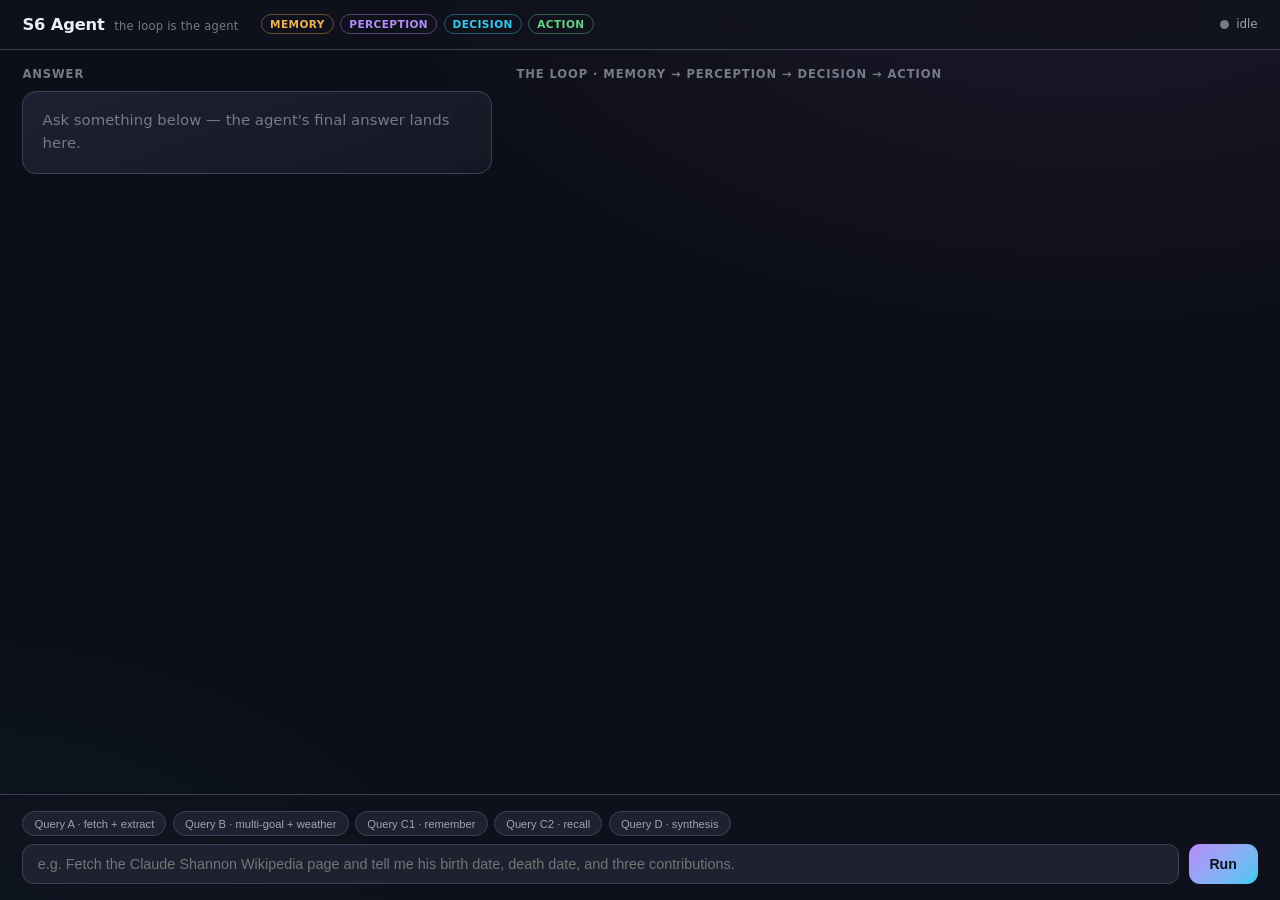
==== agentic/webapp/static/index.html @ b7bffe01 "feat(agentic): web UI for the four-role loop (SSE over agent6.run) agent6.run gains an optional on_e" ====
<!doctype html>
<html lang="en">
<head>
<meta charset="utf-8" />
<meta name="viewport" content="width=device-width,initial-scale=1" />
<title>S6 Agent · Memory · Perception · Decision · Action</title>
<style>
  :root {
    --bg: oklch(17% 0.02 275);
    --bg-2: oklch(21% 0.025 275);
    --surface: oklch(25% 0.03 275);
    --surface-2: oklch(29% 0.035 275);
    --line: oklch(38% 0.03 275);
    --text: oklch(95% 0.01 275);
    --muted: oklch(72% 0.02 275);
    --faint: oklch(58% 0.02 275);

    --memory: oklch(80% 0.13 75);     /* amber  */
    --perception: oklch(72% 0.16 300);/* violet */
    --decision: oklch(78% 0.13 220);  /* cyan   */
    --action: oklch(78% 0.15 150);    /* green  */
    --danger: oklch(70% 0.2 25);

    --r: 14px;
    --ease: cubic-bezier(0.16, 1, 0.3, 1);
    font-synthesis: none;
  }
  * { box-sizing: border-box; }
  html, body { height: 100%; }
  body {
    margin: 0;
    background:
      radial-gradient(1200px 700px at 85% -10%, oklch(28% 0.05 300 / 0.5), transparent 60%),
      radial-gradient(900px 600px at -5% 110%, oklch(28% 0.05 220 / 0.45), transparent 60%),
      var(--bg);
    color: var(--text);
    font-family: ui-sans-serif, system-ui, -apple-system, "Segoe UI", Roboto, sans-serif;
    display: flex; flex-direction: column;
    -webkit-font-smoothing: antialiased;
  }
  code, .mono { font-family: ui-monospace, "SF Mono", "JetBrains Mono", Menlo, monospace; }

  header.topbar {
    display: flex; align-items: center; gap: 1rem;
    padding: 0.9rem 1.4rem;
    border-bottom: 1px solid var(--line);
    background: oklch(19% 0.02 275 / 0.7);
    backdrop-filter: blur(10px);
    position: sticky; top: 0; z-index: 5;
  }
  .brand { display: flex; align-items: baseline; gap: 0.6rem; }
  .brand h1 { font-size: 1.02rem; margin: 0; letter-spacing: -0.01em; font-weight: 650; }
  .brand .sub { font-size: 0.72rem; color: var(--faint); letter-spacing: 0.02em; }
  .roles { display: flex; gap: 0.4rem; margin-left: 0.4rem; }
  .role-pill {
    font-size: 0.66rem; font-weight: 600; letter-spacing: 0.04em;
    padding: 0.18rem 0.5rem; border-radius: 999px;
    border: 1px solid var(--line); color: var(--muted);
    text-transform: uppercase;
  }
  .role-pill[data-r=M] { color: var(--memory); border-color: oklch(80% 0.13 75 / 0.4); }
  .role-pill[data-r=P] { color: var(--perception); border-color: oklch(72% 0.16 300 / 0.4); }
  .role-pill[data-r=D] { color: var(--decision); border-color: oklch(78% 0.13 220 / 0.4); }
  .role-pill[data-r=A] { color: var(--action); border-color: oklch(78% 0.15 150 / 0.4); }
  .spacer { flex: 1; }
  .status {
    font-size: 0.74rem; color: var(--muted);
    display: flex; align-items: center; gap: 0.45rem;
  }
  .dot {
    width: 9px; height: 9px; border-radius: 50%;
    background: var(--faint); box-shadow: 0 0 0 0 transparent;
  }
  .dot.run { background: var(--decision); animation: pulse 1.3s var(--ease) infinite; }
  .dot.done { background: var(--action); }
  .dot.err { background: var(--danger); }
  @keyframes pulse {
    0% { box-shadow: 0 0 0 0 oklch(78% 0.13 220 / 0.6); }
    100% { box-shadow: 0 0 0 9px transparent; }
  }

  main {
    flex: 1; min-height: 0;
    display: grid; grid-template-columns: minmax(320px, 0.9fr) 1.4fr;
    gap: 1.1rem; padding: 1.1rem 1.4rem 0;
  }
  @media (max-width: 880px) { main { grid-template-columns: 1fr; } }

  .pane { display: flex; flex-direction: column; min-height: 0; }
  .pane > h2 {
    font-size: 0.72rem; text-transform: uppercase; letter-spacing: 0.08em;
    color: var(--faint); margin: 0 0 0.6rem; font-weight: 650;
  }
  .scroll { overflow-y: auto; padding-right: 0.4rem; min-height: 0; flex: 1; }
  .scroll::-webkit-scrollbar { width: 9px; }
  .scroll::-webkit-scrollbar-thumb { background: var(--line); border-radius: 99px; }

  /* answer pane */
  .answer-card {
    background: linear-gradient(160deg, var(--surface), var(--bg-2));
    border: 1px solid var(--line); border-radius: var(--r);
    padding: 1.1rem 1.2rem; white-space: pre-wrap; line-height: 1.55;
    font-size: 0.93rem; color: var(--text);
  }
  .answer-card.empty { color: var(--faint); font-style: italic; }
  .qline {
    background: var(--surface-2); border: 1px solid var(--line);
    border-left: 3px solid var(--perception);
    border-radius: 10px; padding: 0.7rem 0.9rem; margin-bottom: 0.9rem;
    font-size: 0.9rem; color: var(--text);
  }
  .qline .lbl { font-size: 0.66rem; color: var(--faint); text-transform: uppercase; letter-spacing: 0.06em; display:block; margin-bottom: 0.2rem; }

  /* iteration timeline */
  .iter {
    border: 1px solid var(--line); border-radius: var(--r);
    background: oklch(22% 0.022 275 / 0.6);
    margin-bottom: 0.85rem; overflow: hidden;
    animation: rise 0.4s var(--ease) both;
  }
  @keyframes rise { from { opacity: 0; transform: translateY(8px); } to { opacity: 1; transform: none; } }
  .iter-head {
    display: flex; align-items: center; gap: 0.6rem;
    padding: 0.55rem 0.85rem; background: var(--surface);
    border-bottom: 1px solid var(--line); font-size: 0.78rem;
  }
  .iter-head .n { font-weight: 700; color: var(--muted); }
  .iter-body { padding: 0.7rem 0.85rem; display: flex; flex-direction: column; gap: 0.6rem; }

  .row { display: flex; gap: 0.6rem; }
  .role-tag {
    flex: none; width: 1.55rem; height: 1.55rem; border-radius: 8px;
    display: grid; place-items: center; font-size: 0.72rem; font-weight: 800;
    border: 1px solid var(--line);
  }
  .role-tag.M { color: var(--memory); background: oklch(80% 0.13 75 / 0.12); }
  .role-tag.P { color: var(--perception); background: oklch(72% 0.16 300 / 0.12); }
  .role-tag.D { color: var(--decision); background: oklch(78% 0.13 220 / 0.12); }
  .role-tag.A { color: var(--action); background: oklch(78% 0.15 150 / 0.12); }
  .card-content { flex: 1; min-width: 0; }
  .card-content .role-name { font-size: 0.64rem; text-transform: uppercase; letter-spacing: 0.06em; color: var(--faint); margin-bottom: 0.25rem; }

  ul.goals { list-style: none; margin: 0; padding: 0; display: flex; flex-direction: column; gap: 0.3rem; }
  ul.goals li { display: flex; gap: 0.5rem; align-items: flex-start; font-size: 0.85rem; }
  .check {
    flex: none; width: 1.05rem; height: 1.05rem; border-radius: 5px; margin-top: 0.12rem;
    border: 1.5px solid var(--faint); display: grid; place-items: center; font-size: 0.7rem;
    transition: all 0.25s var(--ease);
  }
  .check.done { background: var(--action); border-color: var(--action); color: oklch(20% 0.03 150); }
  li.done .gtext { color: var(--faint); text-decoration: line-through; text-decoration-color: oklch(60% 0.02 275 / 0.6); }
  .attach { font-size: 0.66rem; color: var(--memory); border: 1px solid oklch(80% 0.13 75 / 0.35); border-radius: 6px; padding: 0 0.32rem; margin-left: 0.3rem; }

  .toolcall, .toolresult, .answer-inline, .errbox {
    font-size: 0.83rem; line-height: 1.5; border-radius: 9px; padding: 0.55rem 0.7rem;
  }
  .toolcall { background: oklch(78% 0.13 220 / 0.08); border: 1px solid oklch(78% 0.13 220 / 0.25); }
  .toolcall .tname { color: var(--decision); font-weight: 700; }
  .toolresult { background: oklch(78% 0.15 150 / 0.07); border: 1px solid oklch(78% 0.15 150 / 0.22); color: var(--muted); white-space: pre-wrap; max-height: 8.5rem; overflow: auto; }
  .answer-inline { background: oklch(78% 0.13 220 / 0.06); border: 1px solid var(--line); white-space: pre-wrap; }
  .errbox { background: oklch(70% 0.2 25 / 0.1); border: 1px solid oklch(70% 0.2 25 / 0.4); color: var(--danger); }
  .argline { color: var(--faint); }
  .pill-tiny { font-size: 0.62rem; color: var(--memory); }

  .memchip {
    display: inline-flex; align-items: center; gap: 0.4rem; font-size: 0.76rem;
    background: oklch(80% 0.13 75 / 0.1); border: 1px solid oklch(80% 0.13 75 / 0.3);
    color: var(--memory); border-radius: 999px; padding: 0.3rem 0.7rem; margin-bottom: 0.7rem;
  }

  footer.composer {
    display: flex; gap: 0.7rem; padding: 1rem 1.4rem; align-items: center;
    border-top: 1px solid var(--line); background: oklch(19% 0.02 275 / 0.7);
    backdrop-filter: blur(10px); margin-top: 0.9rem;
  }
  .examples { display: flex; gap: 0.4rem; flex-wrap: wrap; }
  .ex {
    font-size: 0.7rem; color: var(--muted); background: var(--surface);
    border: 1px solid var(--line); border-radius: 999px; padding: 0.32rem 0.7rem;
    cursor: pointer; transition: border-color 0.2s var(--ease), color 0.2s var(--ease);
  }
  .ex:hover { color: var(--text); border-color: var(--perception); }
  form#composer { display: flex; gap: 0.6rem; flex: 1; }
  input#q {
    flex: 1; background: var(--surface); border: 1px solid var(--line);
    border-radius: 11px; padding: 0.7rem 0.9rem; color: var(--text); font-size: 0.9rem;
    transition: border-color 0.2s var(--ease);
  }
  input#q:focus { outline: none; border-color: var(--perception); }
  button#send {
    background: linear-gradient(135deg, var(--perception), var(--decision));
    color: oklch(18% 0.02 275); font-weight: 700; border: none; border-radius: 11px;
    padding: 0.7rem 1.3rem; cursor: pointer; font-size: 0.88rem;
    transition: transform 0.15s var(--ease), opacity 0.2s var(--ease);
  }
  button#send:hover:not(:disabled) { transform: translateY(-1px); }
  button#send:disabled { opacity: 0.5; cursor: default; }
  .controls { display: flex; flex-direction: column; gap: 0.5rem; align-items: stretch; flex: 1; }
</style>
</head>
<body>
  <header class="topbar">
    <div class="brand">
      <h1>S6 Agent</h1>
      <span class="sub">the loop is the agent</span>
    </div>
    <div class="roles">
      <span class="role-pill" data-r="M">Memory</span>
      <span class="role-pill" data-r="P">Perception</span>
      <span class="role-pill" data-r="D">Decision</span>
      <span class="role-pill" data-r="A">Action</span>
    </div>
    <span class="spacer"></span>
    <div class="status"><span class="dot" id="dot"></span><span id="status">idle</span></div>
  </header>

  <main>
    <section class="pane">
      <h2>Answer</h2>
      <div class="scroll">
        <div id="qline" class="qline" hidden><span class="lbl">Query</span><span id="qtext"></span></div>
        <div id="answer" class="answer-card empty">Ask something below — the agent's final answer lands here.</div>
      </div>
    </section>

    <section class="pane">
      <h2>The loop · Memory → Perception → Decision → Action</h2>
      <div class="scroll" id="trace"></div>
    </section>
  </main>

  <footer class="composer">
    <div class="controls">
      <div class="examples" id="examples"></div>
      <form id="composer">
        <input id="q" type="text" placeholder="e.g. Fetch the Claude Shannon Wikipedia page and tell me his birth date, death date, and three contributions." required />
        <button id="send" type="submit">Run</button>
      </form>
    </div>
  </footer>

<script>
const EXAMPLES = [
  "Fetch https://en.wikipedia.org/wiki/Claude_Shannon and tell me his birth date, death date, and three key contributions to information theory.",
  "Suggest three family-friendly things to do in Tokyo this weekend, check Saturday's weather via wttr.in, and recommend one based on the forecast.",
  "My mom's birthday is 15 May 2026. Remind me two weeks before and on the day.",
  "When is my mom's birthday?",
  "Search for 'Python asyncio best practices', read the top three results, and list the advice they agree on.",
];
const LABELS = ["Query A · fetch + extract", "Query B · multi-goal + weather", "Query C1 · remember", "Query C2 · recall", "Query D · synthesis"];

const $ = (id) => document.getElementById(id);
const trace = $("trace"), answerEl = $("answer"), dot = $("dot"), statusEl = $("status");
const ROLE_NAME = { M: "Memory", P: "Perception", D: "Decision", A: "Action" };

// build example chips
const exWrap = $("examples");
EXAMPLES.forEach((q, i) => {
  const b = document.createElement("button");
  b.type = "button"; b.className = "ex"; b.textContent = LABELS[i];
  b.onclick = () => { $("q").value = q; };
  exWrap.appendChild(b);
});

let iterBlocks = {}; // iter number -> body element

function setStatus(text, cls) { statusEl.textContent = text; dot.className = "dot" + (cls ? " " + cls : ""); }

function iterBody(n) {
  if (iterBlocks[n]) return iterBlocks[n];
  const block = document.createElement("div"); block.className = "iter";
  const head = document.createElement("div"); head.className = "iter-head";
  head.innerHTML = `<span class="n">iteration ${n}</span>`;
  const body = document.createElement("div"); body.className = "iter-body";
  block.appendChild(head); block.appendChild(body); trace.appendChild(block);
  iterBlocks[n] = body;
  trace.scrollTop = trace.scrollHeight;
  return body;
}

function roleRow(role, innerHTML) {
  const row = document.createElement("div"); row.className = "row";
  row.innerHTML = `<div class="role-tag ${role}">${role}</div>`
    + `<div class="card-content"><div class="role-name">${ROLE_NAME[role]}</div>${innerHTML}</div>`;
  return row;
}

function esc(s) { return (s ?? "").replace(/[&<>]/g, c => ({ "&": "&amp;", "<": "&lt;", ">": "&gt;" }[c])); }

function handle(ev) {
  if (ev.kind === "user") {
    $("qline").hidden = false; $("qtext").textContent = ev.text;
    answerEl.className = "answer-card empty"; answerEl.textContent = "Running the loop…";
    return;
  }
  if (ev.kind === "memory") {
    const chip = document.createElement("div"); chip.className = "memchip";
    chip.innerHTML = `<span>🧠</span><span>${esc(ev.text)}</span>`;
    trace.appendChild(chip); trace.scrollTop = trace.scrollHeight; return;
  }
  if (ev.kind === "perception") {
    const body = iterBody(ev.iter);
    let prev = body.querySelector(".row-perception"); if (prev) prev.remove();
    const items = ev.goals.map(g =>
      `<li class="${g.done ? "done" : ""}"><span class="check ${g.done ? "done" : ""}">${g.done ? "✓" : ""}</span>`
      + `<span class="gtext">${esc(g.text)}${g.attach ? `<span class="attach">${esc(g.attach)}</span>` : ""}</span></li>`).join("");
    const row = roleRow("P", `<ul class="goals">${items}</ul>`);
    row.classList.add("row-perception");
    body.prepend(row);
    trace.scrollTop = trace.scrollHeight; return;
  }
  if (ev.kind === "tool_call") {
    const body = iterBody(ev.iter);
    const args = esc(JSON.stringify(ev.arguments));
    body.appendChild(roleRow("D",
      `<div class="toolcall mono"><span class="tname">${esc(ev.tool)}</span>(<span class="argline">${args}</span>)</div>`));
    trace.scrollTop = trace.scrollHeight; return;
  }
  if (ev.kind === "tool_result") {
    const body = iterBody(ev.iter);
    const art = ev.artifact_id ? `<span class="pill-tiny">→ ${esc(ev.artifact_id)}</span> ` : "";
    body.appendChild(roleRow("A", `${art}<div class="toolresult mono">${esc(ev.result)}</div>`));
    trace.scrollTop = trace.scrollHeight; return;
  }
  if (ev.kind === "answer") {
    const body = iterBody(ev.iter);
    body.appendChild(roleRow("D", `<div class="answer-inline">${esc(ev.text)}</div>`));
    trace.scrollTop = trace.scrollHeight; return;
  }
  if (ev.kind === "error") {
    const body = iterBody(ev.iter || 1);
    body.appendChild(roleRow("A", `<div class="errbox mono">${esc(ev.text)}</div>`));
    setStatus("error", "err"); return;
  }
  if (ev.kind === "final") {
    answerEl.className = "answer-card";
    answerEl.textContent = ev.text || "(no answer produced)";
    setStatus("done", "done"); return;
  }
}

async function runQuery(query) {
  // reset
  trace.innerHTML = ""; iterBlocks = {};
  $("send").disabled = true; setStatus("running", "run");
  try {
    const resp = await fetch("/api/run", {
      method: "POST", headers: { "Content-Type": "application/json" },
      body: JSON.stringify({ query }),
    });
    const reader = resp.body.getReader();
    const dec = new TextDecoder(); let buf = "";
    while (true) {
      const { value, done } = await reader.read();
      if (done) break;
      buf += dec.decode(value, { stream: true });
      const chunks = buf.split("\n\n"); buf = chunks.pop();
      for (const c of chunks) {
        const line = c.split("\n").find(l => l.startsWith("data: "));
        if (line) handle(JSON.parse(line.slice(6)));
      }
    }
    if (dot.className.indexOf("done") === -1 && dot.className.indexOf("err") === -1) setStatus("done", "done");
  } catch (e) {
    setStatus("connection error", "err");
    answerEl.className = "answer-card"; answerEl.textContent = "Stream failed: " + e.message
      + "\n\nIs the gateway up on :8101 and the server launched from agentic/?";
  } finally {
    $("send").disabled = false;
  }
}

$("composer").addEventListener("submit", (e) => {
  e.preventDefault();
  const q = $("q").value.trim();
  if (q) runQuery(q);
});
</script>
</body>
</html>
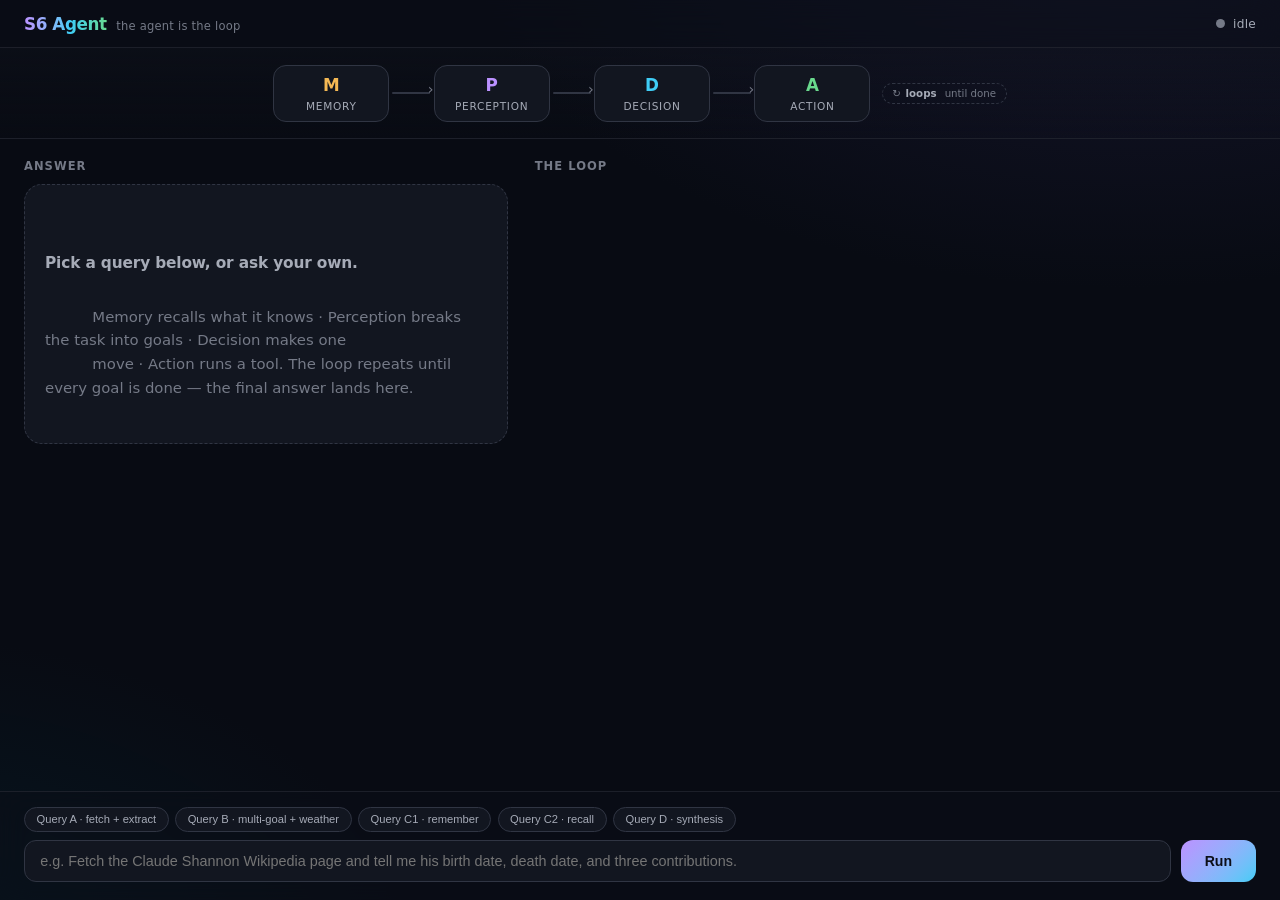
==== commit da63f3ed: "polish(agentic): elevate the four-role web UI (live loop diagram) Keep the dark "agent console" dire" ====
--- a/agentic/webapp/static/index.html
+++ b/agentic/webapp/static/index.html
@@ -6,375 +6,347 @@
 <title>S6 Agent · Memory · Perception · Decision · Action</title>
 <style>
   :root {
-    --bg: oklch(17% 0.02 275);
-    --bg-2: oklch(21% 0.025 275);
-    --surface: oklch(25% 0.03 275);
-    --surface-2: oklch(29% 0.035 275);
-    --line: oklch(38% 0.03 275);
-    --text: oklch(95% 0.01 275);
-    --muted: oklch(72% 0.02 275);
-    --faint: oklch(58% 0.02 275);
-
-    --memory: oklch(80% 0.13 75);     /* amber  */
-    --perception: oklch(72% 0.16 300);/* violet */
-    --decision: oklch(78% 0.13 220);  /* cyan   */
-    --action: oklch(78% 0.15 150);    /* green  */
-    --danger: oklch(70% 0.2 25);
-
-    --r: 14px;
+    /* surfaces — near-black with a cool cast, layered */
+    --bg:       oklch(15% 0.018 270);
+    --bg-glow1: oklch(30% 0.08 285 / 0.40);
+    --bg-glow2: oklch(30% 0.07 220 / 0.34);
+    --surface:  oklch(20% 0.022 270);
+    --surface-2:oklch(24% 0.026 270);
+    --raised:   oklch(27% 0.03 270);
+    --line:     oklch(33% 0.025 270);
+    --line-soft:oklch(28% 0.02 270 / 0.7);
+
+    --text:  oklch(97% 0.008 270);
+    --muted: oklch(74% 0.018 270);
+    --faint: oklch(58% 0.02 270);
+
+    /* one accent per cognitive role */
+    --memory:     oklch(82% 0.135 78);   /* amber  */
+    --perception: oklch(74% 0.16 300);   /* violet */
+    --decision:   oklch(79% 0.13 222);   /* cyan   */
+    --action:     oklch(80% 0.15 152);   /* green  */
+    --danger:     oklch(70% 0.2 25);
+
+    --r-lg: 18px; --r: 13px; --r-sm: 9px;
     --ease: cubic-bezier(0.16, 1, 0.3, 1);
+    --mono: ui-monospace, "SF Mono", "JetBrains Mono", Menlo, monospace;
+    --sans: ui-sans-serif, system-ui, -apple-system, "Segoe UI", Inter, sans-serif;
     font-synthesis: none;
   }
   * { box-sizing: border-box; }
-  html, body { height: 100%; }
+  html, body { height: 100%; margin: 0; }
   body {
-    margin: 0;
+    font-family: var(--sans); color: var(--text);
     background:
-      radial-gradient(1200px 700px at 85% -10%, oklch(28% 0.05 300 / 0.5), transparent 60%),
-      radial-gradient(900px 600px at -5% 110%, oklch(28% 0.05 220 / 0.45), transparent 60%),
+      radial-gradient(1100px 640px at 88% -12%, var(--bg-glow1), transparent 62%),
+      radial-gradient(900px 620px at -8% 112%, var(--bg-glow2), transparent 60%),
       var(--bg);
-    color: var(--text);
-    font-family: ui-sans-serif, system-ui, -apple-system, "Segoe UI", Roboto, sans-serif;
-    display: flex; flex-direction: column;
+    display: flex; flex-direction: column; height: 100vh; overflow: hidden;
     -webkit-font-smoothing: antialiased;
   }
-  code, .mono { font-family: ui-monospace, "SF Mono", "JetBrains Mono", Menlo, monospace; }
-
-  header.topbar {
-    display: flex; align-items: center; gap: 1rem;
-    padding: 0.9rem 1.4rem;
-    border-bottom: 1px solid var(--line);
-    background: oklch(19% 0.02 275 / 0.7);
-    backdrop-filter: blur(10px);
-    position: sticky; top: 0; z-index: 5;
+  .mono { font-family: var(--mono); }
+
+  /* ── top bar ─────────────────────────────────────────────── */
+  header.bar {
+    display: flex; align-items: center; gap: 0.9rem;
+    padding: 0.85rem 1.5rem; border-bottom: 1px solid var(--line-soft);
+    background: oklch(17% 0.02 270 / 0.55); backdrop-filter: blur(14px);
+    z-index: 5;
   }
   .brand { display: flex; align-items: baseline; gap: 0.6rem; }
-  .brand h1 { font-size: 1.02rem; margin: 0; letter-spacing: -0.01em; font-weight: 650; }
+  .brand .logo {
+    font-weight: 760; font-size: 1.05rem; letter-spacing: -0.025em;
+    background: linear-gradient(92deg, var(--perception), var(--decision) 55%, var(--action));
+    -webkit-background-clip: text; background-clip: text; color: transparent;
+  }
   .brand .sub { font-size: 0.72rem; color: var(--faint); letter-spacing: 0.02em; }
-  .roles { display: flex; gap: 0.4rem; margin-left: 0.4rem; }
-  .role-pill {
-    font-size: 0.66rem; font-weight: 600; letter-spacing: 0.04em;
-    padding: 0.18rem 0.5rem; border-radius: 999px;
-    border: 1px solid var(--line); color: var(--muted);
-    text-transform: uppercase;
-  }
-  .role-pill[data-r=M] { color: var(--memory); border-color: oklch(80% 0.13 75 / 0.4); }
-  .role-pill[data-r=P] { color: var(--perception); border-color: oklch(72% 0.16 300 / 0.4); }
-  .role-pill[data-r=D] { color: var(--decision); border-color: oklch(78% 0.13 220 / 0.4); }
-  .role-pill[data-r=A] { color: var(--action); border-color: oklch(78% 0.15 150 / 0.4); }
   .spacer { flex: 1; }
-  .status {
-    font-size: 0.74rem; color: var(--muted);
-    display: flex; align-items: center; gap: 0.45rem;
-  }
-  .dot {
-    width: 9px; height: 9px; border-radius: 50%;
-    background: var(--faint); box-shadow: 0 0 0 0 transparent;
-  }
-  .dot.run { background: var(--decision); animation: pulse 1.3s var(--ease) infinite; }
+  .status { display: flex; align-items: center; gap: 0.5rem; font-size: 0.76rem; color: var(--muted); }
+  .status .label { font-variant-numeric: tabular-nums; letter-spacing: 0.02em; }
+  .dot { width: 9px; height: 9px; border-radius: 50%; background: var(--faint); transition: background 0.3s var(--ease); }
+  .dot.run  { background: var(--decision); animation: pulse 1.25s var(--ease) infinite; }
   .dot.done { background: var(--action); }
-  .dot.err { background: var(--danger); }
-  @keyframes pulse {
-    0% { box-shadow: 0 0 0 0 oklch(78% 0.13 220 / 0.6); }
-    100% { box-shadow: 0 0 0 9px transparent; }
-  }
-
-  main {
-    flex: 1; min-height: 0;
-    display: grid; grid-template-columns: minmax(320px, 0.9fr) 1.4fr;
-    gap: 1.1rem; padding: 1.1rem 1.4rem 0;
-  }
-  @media (max-width: 880px) { main { grid-template-columns: 1fr; } }
-
+  .dot.err  { background: var(--danger); }
+  @keyframes pulse { 0%{box-shadow:0 0 0 0 oklch(79% 0.13 222 / .55);} 100%{box-shadow:0 0 0 10px transparent;} }
+
+  /* ── loop diagram band ───────────────────────────────────── */
+  .loopband {
+    display: flex; align-items: center; justify-content: center; gap: 0.2rem;
+    padding: 1.05rem 1.5rem; border-bottom: 1px solid var(--line-soft);
+    background: linear-gradient(180deg, oklch(18% 0.02 270 / 0.5), transparent);
+  }
+  .node {
+    --c: var(--faint);
+    position: relative; display: flex; flex-direction: column; align-items: center;
+    gap: 0.32rem; padding: 0.55rem 1.15rem; border-radius: var(--r);
+    border: 1px solid var(--line); background: var(--surface);
+    min-width: 116px; transition: all 0.35s var(--ease);
+  }
+  .node .glyph { font-size: 1.05rem; font-weight: 800; color: var(--c); transition: color 0.35s var(--ease); }
+  .node .name { font-size: 0.66rem; text-transform: uppercase; letter-spacing: 0.07em; color: var(--muted); }
+  .node.active {
+    border-color: color-mix(in oklch, var(--c) 60%, transparent);
+    background: color-mix(in oklch, var(--c) 14%, var(--surface));
+    box-shadow: 0 0 0 1px color-mix(in oklch, var(--c) 45%, transparent),
+                0 8px 30px color-mix(in oklch, var(--c) 22%, transparent);
+    transform: translateY(-2px);
+  }
+  .node.active .name { color: var(--text); }
+  .node.M{--c:var(--memory);} .node.P{--c:var(--perception);}
+  .node.D{--c:var(--decision);} .node.A{--c:var(--action);}
+  .conn { width: 38px; height: 2px; position: relative; background: var(--line); border-radius: 2px; flex: none; }
+  .conn::after { content:"›"; position:absolute; right:-3px; top:-11px; color: var(--faint); font-size: 0.9rem; }
+  .conn.lit { background: linear-gradient(90deg, var(--perception), var(--decision)); }
+  .loopback {
+    margin-left: 0.5rem; font-size: 0.64rem; color: var(--faint);
+    border: 1px dashed var(--line); border-radius: 999px; padding: 0.2rem 0.6rem;
+    display: flex; align-items: center; gap: 0.3rem;
+  }
+  .loopback b { color: var(--muted); font-weight: 600; }
+
+  /* ── main grid ───────────────────────────────────────────── */
+  main { flex: 1; min-height: 0; display: grid; grid-template-columns: minmax(330px, 0.92fr) 1.35fr; gap: 1.2rem; padding: 1.2rem 1.5rem 0; }
+  @media (max-width: 900px){ main { grid-template-columns: 1fr; } .loopband{ flex-wrap: wrap; } }
   .pane { display: flex; flex-direction: column; min-height: 0; }
-  .pane > h2 {
-    font-size: 0.72rem; text-transform: uppercase; letter-spacing: 0.08em;
-    color: var(--faint); margin: 0 0 0.6rem; font-weight: 650;
-  }
-  .scroll { overflow-y: auto; padding-right: 0.4rem; min-height: 0; flex: 1; }
-  .scroll::-webkit-scrollbar { width: 9px; }
+  .pane > .h { display: flex; align-items: center; gap: 0.5rem; margin: 0 0 0.7rem; }
+  .pane > .h h2 { font-size: 0.72rem; text-transform: uppercase; letter-spacing: 0.09em; color: var(--faint); margin: 0; font-weight: 680; }
+  .pane > .h .count { font-size: 0.66rem; color: var(--faint); margin-left: auto; font-variant-numeric: tabular-nums; }
+  .scroll { overflow-y: auto; padding-right: 0.45rem; min-height: 0; flex: 1; }
+  .scroll::-webkit-scrollbar { width: 8px; }
   .scroll::-webkit-scrollbar-thumb { background: var(--line); border-radius: 99px; }
-
-  /* answer pane */
-  .answer-card {
-    background: linear-gradient(160deg, var(--surface), var(--bg-2));
-    border: 1px solid var(--line); border-radius: var(--r);
-    padding: 1.1rem 1.2rem; white-space: pre-wrap; line-height: 1.55;
-    font-size: 0.93rem; color: var(--text);
-  }
-  .answer-card.empty { color: var(--faint); font-style: italic; }
+  .scroll::-webkit-scrollbar-thumb:hover { background: var(--faint); }
+
+  /* query line + answer */
   .qline {
     background: var(--surface-2); border: 1px solid var(--line);
-    border-left: 3px solid var(--perception);
-    border-radius: 10px; padding: 0.7rem 0.9rem; margin-bottom: 0.9rem;
-    font-size: 0.9rem; color: var(--text);
-  }
-  .qline .lbl { font-size: 0.66rem; color: var(--faint); text-transform: uppercase; letter-spacing: 0.06em; display:block; margin-bottom: 0.2rem; }
+    border-left: 3px solid var(--perception); border-radius: var(--r-sm);
+    padding: 0.7rem 0.9rem; margin-bottom: 0.9rem; font-size: 0.9rem;
+  }
+  .qline .lbl { font-size: 0.62rem; color: var(--faint); text-transform: uppercase; letter-spacing: 0.07em; display:block; margin-bottom: 0.25rem; }
+  .answer {
+    background: linear-gradient(165deg, var(--raised), var(--surface));
+    border: 1px solid var(--line); border-radius: var(--r-lg);
+    padding: 1.15rem 1.25rem; white-space: pre-wrap; line-height: 1.6; font-size: 0.93rem;
+    box-shadow: 0 10px 40px oklch(10% 0.02 270 / 0.4);
+  }
+  .answer.empty { color: var(--faint); border-style: dashed; box-shadow: none; background: var(--surface); }
+  .answer.empty .big { display:block; color: var(--muted); font-weight: 650; font-size: 0.96rem; margin-bottom: 0.4rem; letter-spacing: -0.01em; }
 
   /* iteration timeline */
-  .iter {
-    border: 1px solid var(--line); border-radius: var(--r);
-    background: oklch(22% 0.022 275 / 0.6);
-    margin-bottom: 0.85rem; overflow: hidden;
-    animation: rise 0.4s var(--ease) both;
-  }
-  @keyframes rise { from { opacity: 0; transform: translateY(8px); } to { opacity: 1; transform: none; } }
-  .iter-head {
-    display: flex; align-items: center; gap: 0.6rem;
-    padding: 0.55rem 0.85rem; background: var(--surface);
-    border-bottom: 1px solid var(--line); font-size: 0.78rem;
-  }
-  .iter-head .n { font-weight: 700; color: var(--muted); }
+  .iter { border: 1px solid var(--line); border-radius: var(--r); background: oklch(19% 0.02 270 / 0.6); margin-bottom: 0.9rem; overflow: hidden; animation: rise 0.42s var(--ease) both; }
+  @keyframes rise { from{opacity:0; transform: translateY(10px);} to{opacity:1; transform:none;} }
+  .iter-head { display: flex; align-items: center; gap: 0.5rem; padding: 0.5rem 0.85rem; background: var(--surface); border-bottom: 1px solid var(--line-soft); }
+  .iter-head .n { font-size: 0.66rem; font-weight: 750; letter-spacing: 0.08em; text-transform: uppercase; color: var(--faint); }
   .iter-body { padding: 0.7rem 0.85rem; display: flex; flex-direction: column; gap: 0.6rem; }
-
-  .row { display: flex; gap: 0.6rem; }
-  .role-tag {
-    flex: none; width: 1.55rem; height: 1.55rem; border-radius: 8px;
-    display: grid; place-items: center; font-size: 0.72rem; font-weight: 800;
-    border: 1px solid var(--line);
-  }
-  .role-tag.M { color: var(--memory); background: oklch(80% 0.13 75 / 0.12); }
-  .role-tag.P { color: var(--perception); background: oklch(72% 0.16 300 / 0.12); }
-  .role-tag.D { color: var(--decision); background: oklch(78% 0.13 220 / 0.12); }
-  .role-tag.A { color: var(--action); background: oklch(78% 0.15 150 / 0.12); }
-  .card-content { flex: 1; min-width: 0; }
-  .card-content .role-name { font-size: 0.64rem; text-transform: uppercase; letter-spacing: 0.06em; color: var(--faint); margin-bottom: 0.25rem; }
-
-  ul.goals { list-style: none; margin: 0; padding: 0; display: flex; flex-direction: column; gap: 0.3rem; }
+  .row { display: flex; gap: 0.65rem; }
+  .tag { flex: none; width: 1.6rem; height: 1.6rem; border-radius: var(--r-sm); display: grid; place-items: center; font-size: 0.74rem; font-weight: 850; border: 1px solid var(--line); }
+  .tag.M{color:var(--memory); background: color-mix(in oklch, var(--memory) 13%, transparent);}
+  .tag.P{color:var(--perception); background: color-mix(in oklch, var(--perception) 13%, transparent);}
+  .tag.D{color:var(--decision); background: color-mix(in oklch, var(--decision) 13%, transparent);}
+  .tag.A{color:var(--action); background: color-mix(in oklch, var(--action) 13%, transparent);}
+  .cc { flex: 1; min-width: 0; }
+  .cc .rn { font-size: 0.6rem; text-transform: uppercase; letter-spacing: 0.07em; color: var(--faint); margin-bottom: 0.25rem; }
+
+  ul.goals { list-style: none; margin: 0; padding: 0; display: flex; flex-direction: column; gap: 0.32rem; }
   ul.goals li { display: flex; gap: 0.5rem; align-items: flex-start; font-size: 0.85rem; }
-  .check {
-    flex: none; width: 1.05rem; height: 1.05rem; border-radius: 5px; margin-top: 0.12rem;
-    border: 1.5px solid var(--faint); display: grid; place-items: center; font-size: 0.7rem;
-    transition: all 0.25s var(--ease);
-  }
-  .check.done { background: var(--action); border-color: var(--action); color: oklch(20% 0.03 150); }
-  li.done .gtext { color: var(--faint); text-decoration: line-through; text-decoration-color: oklch(60% 0.02 275 / 0.6); }
-  .attach { font-size: 0.66rem; color: var(--memory); border: 1px solid oklch(80% 0.13 75 / 0.35); border-radius: 6px; padding: 0 0.32rem; margin-left: 0.3rem; }
-
-  .toolcall, .toolresult, .answer-inline, .errbox {
-    font-size: 0.83rem; line-height: 1.5; border-radius: 9px; padding: 0.55rem 0.7rem;
-  }
-  .toolcall { background: oklch(78% 0.13 220 / 0.08); border: 1px solid oklch(78% 0.13 220 / 0.25); }
-  .toolcall .tname { color: var(--decision); font-weight: 700; }
-  .toolresult { background: oklch(78% 0.15 150 / 0.07); border: 1px solid oklch(78% 0.15 150 / 0.22); color: var(--muted); white-space: pre-wrap; max-height: 8.5rem; overflow: auto; }
-  .answer-inline { background: oklch(78% 0.13 220 / 0.06); border: 1px solid var(--line); white-space: pre-wrap; }
-  .errbox { background: oklch(70% 0.2 25 / 0.1); border: 1px solid oklch(70% 0.2 25 / 0.4); color: var(--danger); }
+  .check { flex: none; width: 1.05rem; height: 1.05rem; border-radius: 5px; margin-top: 0.1rem; border: 1.5px solid var(--faint); display: grid; place-items: center; font-size: 0.68rem; transition: all 0.25s var(--ease); }
+  .check.done { background: var(--action); border-color: var(--action); color: oklch(20% 0.03 152); }
+  li.done .gt { color: var(--faint); text-decoration: line-through; text-decoration-color: oklch(58% 0.02 270 / 0.6); }
+  .attach { font-size: 0.62rem; color: var(--memory); border: 1px solid color-mix(in oklch, var(--memory) 38%, transparent); border-radius: 6px; padding: 0 0.34rem; margin-left: 0.3rem; }
+
+  .toolcall, .toolresult, .ans-in, .errbox { font-size: 0.83rem; line-height: 1.5; border-radius: var(--r-sm); padding: 0.55rem 0.7rem; }
+  .toolcall { background: color-mix(in oklch, var(--decision) 9%, transparent); border: 1px solid color-mix(in oklch, var(--decision) 26%, transparent); }
+  .toolcall .tn { color: var(--decision); font-weight: 750; }
+  .toolresult { background: color-mix(in oklch, var(--action) 8%, transparent); border: 1px solid color-mix(in oklch, var(--action) 22%, transparent); color: var(--muted); white-space: pre-wrap; max-height: 9rem; overflow: auto; }
+  .ans-in { background: color-mix(in oklch, var(--decision) 7%, transparent); border: 1px solid var(--line); white-space: pre-wrap; }
+  .errbox { background: color-mix(in oklch, var(--danger) 11%, transparent); border: 1px solid color-mix(in oklch, var(--danger) 42%, transparent); color: var(--danger); }
   .argline { color: var(--faint); }
-  .pill-tiny { font-size: 0.62rem; color: var(--memory); }
-
-  .memchip {
-    display: inline-flex; align-items: center; gap: 0.4rem; font-size: 0.76rem;
-    background: oklch(80% 0.13 75 / 0.1); border: 1px solid oklch(80% 0.13 75 / 0.3);
-    color: var(--memory); border-radius: 999px; padding: 0.3rem 0.7rem; margin-bottom: 0.7rem;
-  }
-
-  footer.composer {
-    display: flex; gap: 0.7rem; padding: 1rem 1.4rem; align-items: center;
-    border-top: 1px solid var(--line); background: oklch(19% 0.02 275 / 0.7);
-    backdrop-filter: blur(10px); margin-top: 0.9rem;
-  }
+  .arttag { font-size: 0.6rem; color: var(--memory); }
+  .memchip { display: inline-flex; align-items: center; gap: 0.42rem; font-size: 0.76rem; background: color-mix(in oklch, var(--memory) 10%, transparent); border: 1px solid color-mix(in oklch, var(--memory) 30%, transparent); color: var(--memory); border-radius: 999px; padding: 0.3rem 0.72rem; margin-bottom: 0.7rem; animation: rise 0.4s var(--ease) both; }
+
+  /* composer */
+  footer.composer { padding: 0.95rem 1.5rem 1.1rem; border-top: 1px solid var(--line-soft); background: oklch(17% 0.02 270 / 0.55); backdrop-filter: blur(14px); display: flex; flex-direction: column; gap: 0.55rem; }
   .examples { display: flex; gap: 0.4rem; flex-wrap: wrap; }
-  .ex {
-    font-size: 0.7rem; color: var(--muted); background: var(--surface);
-    border: 1px solid var(--line); border-radius: 999px; padding: 0.32rem 0.7rem;
-    cursor: pointer; transition: border-color 0.2s var(--ease), color 0.2s var(--ease);
-  }
-  .ex:hover { color: var(--text); border-color: var(--perception); }
-  form#composer { display: flex; gap: 0.6rem; flex: 1; }
-  input#q {
-    flex: 1; background: var(--surface); border: 1px solid var(--line);
-    border-radius: 11px; padding: 0.7rem 0.9rem; color: var(--text); font-size: 0.9rem;
-    transition: border-color 0.2s var(--ease);
-  }
-  input#q:focus { outline: none; border-color: var(--perception); }
-  button#send {
-    background: linear-gradient(135deg, var(--perception), var(--decision));
-    color: oklch(18% 0.02 275); font-weight: 700; border: none; border-radius: 11px;
-    padding: 0.7rem 1.3rem; cursor: pointer; font-size: 0.88rem;
-    transition: transform 0.15s var(--ease), opacity 0.2s var(--ease);
-  }
+  .ex { font-size: 0.7rem; color: var(--muted); background: var(--surface); border: 1px solid var(--line); border-radius: 999px; padding: 0.34rem 0.72rem; cursor: pointer; transition: border-color 0.2s var(--ease), color 0.2s var(--ease), transform 0.12s var(--ease); }
+  .ex:hover { color: var(--text); border-color: var(--perception); transform: translateY(-1px); }
+  form#composer { display: flex; gap: 0.6rem; }
+  input#q { flex: 1; background: var(--surface); border: 1px solid var(--line); border-radius: 12px; padding: 0.75rem 0.95rem; color: var(--text); font-size: 0.9rem; transition: border-color 0.2s var(--ease), box-shadow 0.2s var(--ease); }
+  input#q:focus { outline: none; border-color: var(--perception); box-shadow: 0 0 0 3px color-mix(in oklch, var(--perception) 22%, transparent); }
+  button#send { background: linear-gradient(135deg, var(--perception), var(--decision)); color: oklch(17% 0.02 270); font-weight: 750; border: none; border-radius: 12px; padding: 0.75rem 1.5rem; cursor: pointer; font-size: 0.88rem; transition: transform 0.14s var(--ease), opacity 0.2s var(--ease); }
   button#send:hover:not(:disabled) { transform: translateY(-1px); }
-  button#send:disabled { opacity: 0.5; cursor: default; }
-  .controls { display: flex; flex-direction: column; gap: 0.5rem; align-items: stretch; flex: 1; }
+  button#send:disabled { opacity: 0.45; cursor: default; }
 </style>
 </head>
 <body>
-  <header class="topbar">
+  <header class="bar">
     <div class="brand">
-      <h1>S6 Agent</h1>
-      <span class="sub">the loop is the agent</span>
-    </div>
-    <div class="roles">
-      <span class="role-pill" data-r="M">Memory</span>
-      <span class="role-pill" data-r="P">Perception</span>
-      <span class="role-pill" data-r="D">Decision</span>
-      <span class="role-pill" data-r="A">Action</span>
+      <span class="logo">S6 Agent</span>
+      <span class="sub">the agent is the loop</span>
     </div>
     <span class="spacer"></span>
-    <div class="status"><span class="dot" id="dot"></span><span id="status">idle</span></div>
+    <div class="status"><span class="dot" id="dot"></span><span class="label" id="status">idle</span></div>
   </header>
+
+  <!-- live loop diagram: nodes light up as each role fires -->
+  <div class="loopband" id="loopband">
+    <div class="node M" data-role="M"><span class="glyph">M</span><span class="name">Memory</span></div>
+    <div class="conn" data-c="0"></div>
+    <div class="node P" data-role="P"><span class="glyph">P</span><span class="name">Perception</span></div>
+    <div class="conn" data-c="1"></div>
+    <div class="node D" data-role="D"><span class="glyph">D</span><span class="name">Decision</span></div>
+    <div class="conn" data-c="2"></div>
+    <div class="node A" data-role="A"><span class="glyph">A</span><span class="name">Action</span></div>
+    <span class="loopback">↻ <b>loops</b>&nbsp;until done</span>
+  </div>
 
   <main>
     <section class="pane">
-      <h2>Answer</h2>
+      <div class="h"><h2>Answer</h2></div>
       <div class="scroll">
         <div id="qline" class="qline" hidden><span class="lbl">Query</span><span id="qtext"></span></div>
-        <div id="answer" class="answer-card empty">Ask something below — the agent's final answer lands here.</div>
+        <div id="answer" class="answer empty">
+          <span class="big">Pick a query below, or ask your own.</span>
+          Memory recalls what it knows · Perception breaks the task into goals · Decision makes one
+          move · Action runs a tool. The loop repeats until every goal is done — the final answer lands here.
+        </div>
       </div>
     </section>
 
     <section class="pane">
-      <h2>The loop · Memory → Perception → Decision → Action</h2>
+      <div class="h"><h2>The loop</h2><span class="count" id="count"></span></div>
       <div class="scroll" id="trace"></div>
     </section>
   </main>
 
   <footer class="composer">
-    <div class="controls">
-      <div class="examples" id="examples"></div>
-      <form id="composer">
-        <input id="q" type="text" placeholder="e.g. Fetch the Claude Shannon Wikipedia page and tell me his birth date, death date, and three contributions." required />
-        <button id="send" type="submit">Run</button>
-      </form>
-    </div>
+    <div class="examples" id="examples"></div>
+    <form id="composer" autocomplete="off">
+      <input id="q" type="text" placeholder="e.g. Fetch the Claude Shannon Wikipedia page and tell me his birth date, death date, and three contributions." required />
+      <button id="send" type="submit">Run</button>
+    </form>
   </footer>
 
 <script>
 const EXAMPLES = [
-  "Fetch https://en.wikipedia.org/wiki/Claude_Shannon and tell me his birth date, death date, and three key contributions to information theory.",
-  "Suggest three family-friendly things to do in Tokyo this weekend, check Saturday's weather via wttr.in, and recommend one based on the forecast.",
-  "My mom's birthday is 15 May 2026. Remind me two weeks before and on the day.",
-  "When is my mom's birthday?",
-  "Search for 'Python asyncio best practices', read the top three results, and list the advice they agree on.",
+  ["Query A · fetch + extract", "Fetch https://en.wikipedia.org/wiki/Claude_Shannon and tell me his birth date, death date, and three key contributions to information theory."],
+  ["Query B · multi-goal + weather", "Suggest three family-friendly things to do in Tokyo this weekend, check Saturday's weather via wttr.in, and recommend one based on the forecast."],
+  ["Query C1 · remember", "My mom's birthday is 15 May 2026. Remind me two weeks before and on the day."],
+  ["Query C2 · recall", "When is my mom's birthday?"],
+  ["Query D · synthesis", "Search for 'Python asyncio best practices', read the top three results, and list the advice they agree on."],
 ];
-const LABELS = ["Query A · fetch + extract", "Query B · multi-goal + weather", "Query C1 · remember", "Query C2 · recall", "Query D · synthesis"];
-
 const $ = (id) => document.getElementById(id);
-const trace = $("trace"), answerEl = $("answer"), dot = $("dot"), statusEl = $("status");
+const trace = $("trace"), answerEl = $("answer"), dot = $("dot"), statusEl = $("status"), countEl = $("count");
 const ROLE_NAME = { M: "Memory", P: "Perception", D: "Decision", A: "Action" };
-
-// build example chips
+let iterBlocks = {}, iterCount = 0;
+
 const exWrap = $("examples");
-EXAMPLES.forEach((q, i) => {
+EXAMPLES.forEach(([label, q]) => {
   const b = document.createElement("button");
-  b.type = "button"; b.className = "ex"; b.textContent = LABELS[i];
-  b.onclick = () => { $("q").value = q; };
+  b.type = "button"; b.className = "ex"; b.textContent = label;
+  b.onclick = () => { $("q").value = q; $("q").focus(); };
   exWrap.appendChild(b);
 });
 
-let iterBlocks = {}; // iter number -> body element
-
-function setStatus(text, cls) { statusEl.textContent = text; dot.className = "dot" + (cls ? " " + cls : ""); }
-
-function iterBody(n) {
+function setStatus(t, cls){ statusEl.textContent = t; dot.className = "dot" + (cls ? " "+cls : ""); }
+function esc(s){ return (s ?? "").replace(/[&<>]/g, c => ({"&":"&amp;","<":"&lt;",">":"&gt;"}[c])); }
+
+function lightRole(role){
+  document.querySelectorAll(".node").forEach(n => n.classList.toggle("active", n.dataset.role === role));
+  // light connectors up to the active node
+  const order = { M:0, P:1, D:2, A:3 }[role];
+  document.querySelectorAll(".conn").forEach(c => c.classList.toggle("lit", Number(c.dataset.c) < order));
+}
+function clearRoles(){ document.querySelectorAll(".node").forEach(n=>n.classList.remove("active")); document.querySelectorAll(".conn").forEach(c=>c.classList.remove("lit")); }
+
+function iterBody(n){
   if (iterBlocks[n]) return iterBlocks[n];
+  iterCount = Math.max(iterCount, n); countEl.textContent = `${iterCount} iteration${iterCount>1?"s":""}`;
   const block = document.createElement("div"); block.className = "iter";
   const head = document.createElement("div"); head.className = "iter-head";
   head.innerHTML = `<span class="n">iteration ${n}</span>`;
   const body = document.createElement("div"); body.className = "iter-body";
   block.appendChild(head); block.appendChild(body); trace.appendChild(block);
-  iterBlocks[n] = body;
-  trace.scrollTop = trace.scrollHeight;
-  return body;
-}
-
-function roleRow(role, innerHTML) {
-  const row = document.createElement("div"); row.className = "row";
-  row.innerHTML = `<div class="role-tag ${role}">${role}</div>`
-    + `<div class="card-content"><div class="role-name">${ROLE_NAME[role]}</div>${innerHTML}</div>`;
-  return row;
-}
-
-function esc(s) { return (s ?? "").replace(/[&<>]/g, c => ({ "&": "&amp;", "<": "&lt;", ">": "&gt;" }[c])); }
-
-function handle(ev) {
-  if (ev.kind === "user") {
-    $("qline").hidden = false; $("qtext").textContent = ev.text;
-    answerEl.className = "answer-card empty"; answerEl.textContent = "Running the loop…";
-    return;
-  }
-  if (ev.kind === "memory") {
-    const chip = document.createElement("div"); chip.className = "memchip";
-    chip.innerHTML = `<span>🧠</span><span>${esc(ev.text)}</span>`;
-    trace.appendChild(chip); trace.scrollTop = trace.scrollHeight; return;
-  }
-  if (ev.kind === "perception") {
-    const body = iterBody(ev.iter);
-    let prev = body.querySelector(".row-perception"); if (prev) prev.remove();
-    const items = ev.goals.map(g =>
-      `<li class="${g.done ? "done" : ""}"><span class="check ${g.done ? "done" : ""}">${g.done ? "✓" : ""}</span>`
-      + `<span class="gtext">${esc(g.text)}${g.attach ? `<span class="attach">${esc(g.attach)}</span>` : ""}</span></li>`).join("");
-    const row = roleRow("P", `<ul class="goals">${items}</ul>`);
-    row.classList.add("row-perception");
-    body.prepend(row);
-    trace.scrollTop = trace.scrollHeight; return;
-  }
-  if (ev.kind === "tool_call") {
-    const body = iterBody(ev.iter);
-    const args = esc(JSON.stringify(ev.arguments));
-    body.appendChild(roleRow("D",
-      `<div class="toolcall mono"><span class="tname">${esc(ev.tool)}</span>(<span class="argline">${args}</span>)</div>`));
-    trace.scrollTop = trace.scrollHeight; return;
-  }
-  if (ev.kind === "tool_result") {
-    const body = iterBody(ev.iter);
-    const art = ev.artifact_id ? `<span class="pill-tiny">→ ${esc(ev.artifact_id)}</span> ` : "";
-    body.appendChild(roleRow("A", `${art}<div class="toolresult mono">${esc(ev.result)}</div>`));
-    trace.scrollTop = trace.scrollHeight; return;
-  }
-  if (ev.kind === "answer") {
-    const body = iterBody(ev.iter);
-    body.appendChild(roleRow("D", `<div class="answer-inline">${esc(ev.text)}</div>`));
-    trace.scrollTop = trace.scrollHeight; return;
-  }
-  if (ev.kind === "error") {
-    const body = iterBody(ev.iter || 1);
-    body.appendChild(roleRow("A", `<div class="errbox mono">${esc(ev.text)}</div>`));
-    setStatus("error", "err"); return;
-  }
-  if (ev.kind === "final") {
-    answerEl.className = "answer-card";
-    answerEl.textContent = ev.text || "(no answer produced)";
-    setStatus("done", "done"); return;
-  }
-}
-
-async function runQuery(query) {
-  // reset
-  trace.innerHTML = ""; iterBlocks = {};
-  $("send").disabled = true; setStatus("running", "run");
+  iterBlocks[n] = body; trace.scrollTop = trace.scrollHeight; return body;
+}
+function row(role, html){
+  const r = document.createElement("div"); r.className = "row";
+  r.innerHTML = `<div class="tag ${role}">${role}</div><div class="cc"><div class="rn">${ROLE_NAME[role]}</div>${html}</div>`;
+  return r;
+}
+const bottom = () => { trace.scrollTop = trace.scrollHeight; };
+
+function handle(ev){
+  switch(ev.kind){
+    case "user":
+      $("qline").hidden = false; $("qtext").textContent = ev.text;
+      answerEl.className = "answer"; answerEl.textContent = "Running the loop…"; break;
+    case "memory": {
+      lightRole("M");
+      const chip = document.createElement("div"); chip.className = "memchip";
+      chip.innerHTML = `<span>🧠</span><span>${esc(ev.text)}</span>`;
+      trace.appendChild(chip); bottom(); break;
+    }
+    case "perception": {
+      lightRole("P");
+      const body = iterBody(ev.iter);
+      const prev = body.querySelector(".row-p"); if (prev) prev.remove();
+      const items = ev.goals.map(g =>
+        `<li class="${g.done?"done":""}"><span class="check ${g.done?"done":""}">${g.done?"✓":""}</span>`+
+        `<span class="gt">${esc(g.text)}${g.attach?`<span class="attach">${esc(g.attach)}</span>`:""}</span></li>`).join("");
+      const r = row("P", `<ul class="goals">${items}</ul>`); r.classList.add("row-p");
+      body.prepend(r); bottom(); break;
+    }
+    case "tool_call": {
+      lightRole("D");
+      const body = iterBody(ev.iter);
+      body.appendChild(row("D", `<div class="toolcall mono"><span class="tn">${esc(ev.tool)}</span>(<span class="argline">${esc(JSON.stringify(ev.arguments))}</span>)</div>`));
+      bottom(); break;
+    }
+    case "tool_result": {
+      lightRole("A");
+      const body = iterBody(ev.iter);
+      const art = ev.artifact_id ? `<span class="arttag">→ ${esc(ev.artifact_id)}</span> ` : "";
+      body.appendChild(row("A", `${art}<div class="toolresult mono">${esc(ev.result)}</div>`));
+      bottom(); break;
+    }
+    case "answer": {
+      lightRole("D");
+      const body = iterBody(ev.iter);
+      body.appendChild(row("D", `<div class="ans-in">${esc(ev.text)}</div>`));
+      bottom(); break;
+    }
+    case "error": {
+      const body = iterBody(ev.iter || 1);
+      body.appendChild(row("A", `<div class="errbox mono">${esc(ev.text)}</div>`));
+      setStatus("error", "err"); break;
+    }
+    case "final":
+      clearRoles();
+      answerEl.className = "answer"; answerEl.textContent = ev.text || "(no answer produced)";
+      setStatus("done", "done"); break;
+  }
+}
+
+async function runQuery(query){
+  trace.innerHTML = ""; iterBlocks = {}; iterCount = 0; countEl.textContent = "";
+  clearRoles(); $("send").disabled = true; setStatus("running", "run");
   try {
-    const resp = await fetch("/api/run", {
-      method: "POST", headers: { "Content-Type": "application/json" },
-      body: JSON.stringify({ query }),
-    });
-    const reader = resp.body.getReader();
-    const dec = new TextDecoder(); let buf = "";
-    while (true) {
-      const { value, done } = await reader.read();
-      if (done) break;
-      buf += dec.decode(value, { stream: true });
-      const chunks = buf.split("\n\n"); buf = chunks.pop();
-      for (const c of chunks) {
-        const line = c.split("\n").find(l => l.startsWith("data: "));
-        if (line) handle(JSON.parse(line.slice(6)));
-      }
-    }
-    if (dot.className.indexOf("done") === -1 && dot.className.indexOf("err") === -1) setStatus("done", "done");
-  } catch (e) {
-    setStatus("connection error", "err");
-    answerEl.className = "answer-card"; answerEl.textContent = "Stream failed: " + e.message
-      + "\n\nIs the gateway up on :8101 and the server launched from agentic/?";
-  } finally {
-    $("send").disabled = false;
-  }
-}
-
-$("composer").addEventListener("submit", (e) => {
-  e.preventDefault();
-  const q = $("q").value.trim();
-  if (q) runQuery(q);
-});
+    const resp = await fetch("/api/run", { method:"POST", headers:{"Content-Type":"application/json"}, body: JSON.stringify({ query }) });
+    const reader = resp.body.getReader(); const dec = new TextDecoder(); let buf = "";
+    while(true){
+      const { value, done } = await reader.read(); if (done) break;
+      buf += dec.decode(value, { stream:true });
+      const parts = buf.split("\n\n"); buf = parts.pop();
+      for (const p of parts){ const l = p.split("\n").find(x => x.startsWith("data: ")); if (l) handle(JSON.parse(l.slice(6))); }
+    }
+    if (!/done|err/.test(dot.className)) setStatus("done", "done");
+  } catch(e){
+    setStatus("connection error", "err"); clearRoles();
+    answerEl.className = "answer"; answerEl.textContent = "Stream failed: " + e.message + "\n\nIs the gateway up on :8101 and the server launched from agentic/?";
+  } finally { $("send").disabled = false; }
+}
+
+$("composer").addEventListener("submit", (e) => { e.preventDefault(); const q = $("q").value.trim(); if (q) runQuery(q); });
 </script>
 </body>
 </html>
